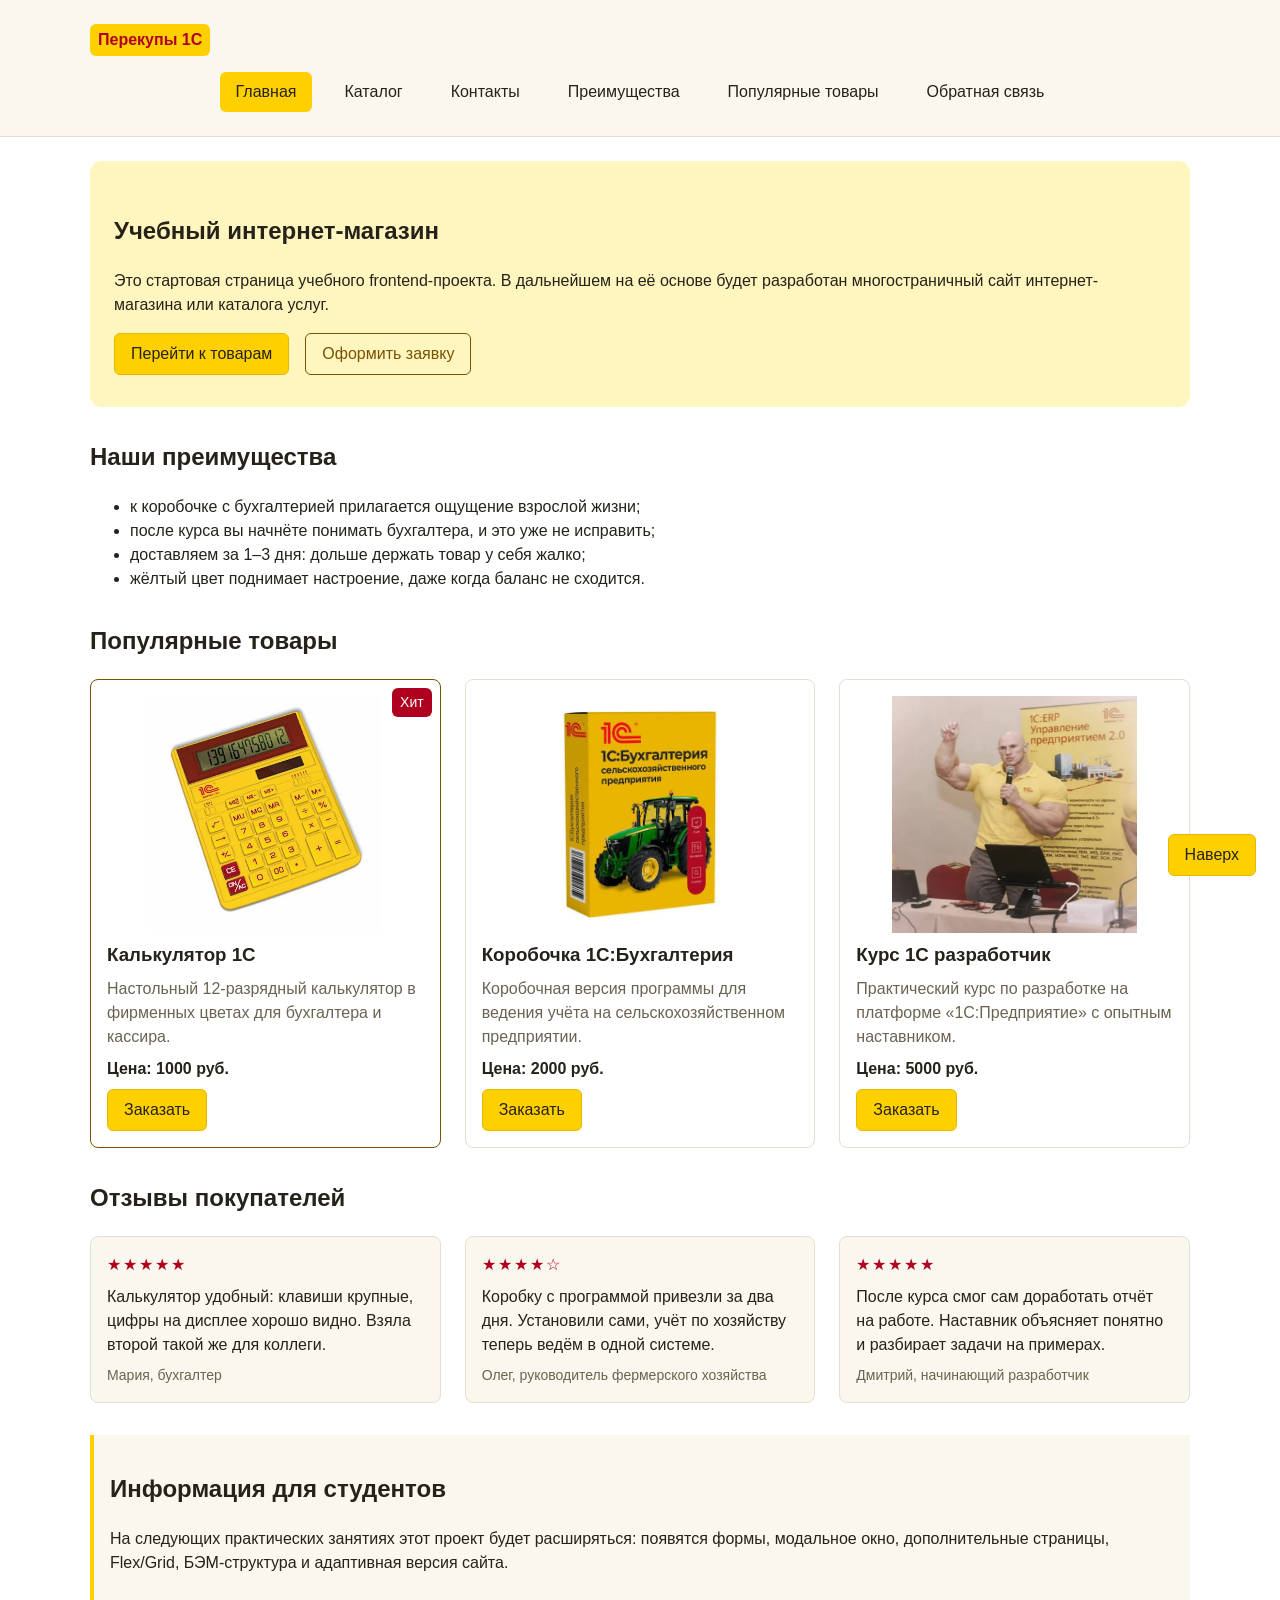
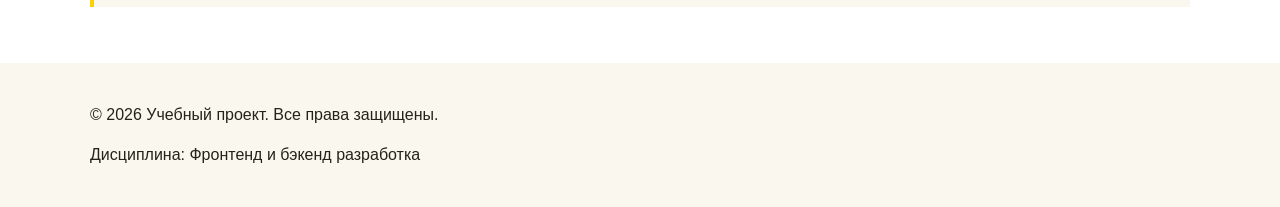
==== index.html @ 0d0c449e "chore: import KR1 HTML CSS project" ====
<!DOCTYPE html>
<html lang="ru">
<head>
  <meta charset="UTF-8">
  <meta name="viewport" content="width=device-width, initial-scale=1.0">
  <meta name="description" content="Главная страница учебного интернет-магазина: преимущества, популярные товары и форма заявки.">
  <title>Главная — Перекупы 1С</title>
  <meta property="og:type" content="website">
  <meta property="og:title" content="Перекупы 1С">
  <meta property="og:description" content="Учебный frontend-проект интернет-магазина.">
  <meta property="og:image" content="https://killmenull.github.io/kr1-html-css-shop/images/preview.jpg">
  <link rel="stylesheet" href="css/style.css">
  <script src="js/main.js" defer></script>
</head>
<body>
  <header class="site-header">
    <div class="site-header__inner">
      <a class="site-header__logo" href="index.html">Перекупы 1С</a>

      <nav class="site-nav" aria-label="Основная навигация">
        <ul class="site-nav__list">
          <li class="site-nav__item"><a class="site-nav__link site-nav__link--active" href="index.html">Главная</a></li>
          <li class="site-nav__item"><a class="site-nav__link" href="catalog.html">Каталог</a></li>
          <li class="site-nav__item"><a class="site-nav__link" href="contacts.html">Контакты</a></li>
          <li class="site-nav__item"><a class="site-nav__link" href="index.html#advantages">Преимущества</a></li>
          <li class="site-nav__item"><a class="site-nav__link" href="index.html#popular">Популярные товары</a></li>
          <li class="site-nav__item"><a class="site-nav__link" href="index.html#contacts">Обратная связь</a></li>
        </ul>
      </nav>
    </div>
  </header>
  <main>
    <section class="hero">
      <h1>Учебный интернет-магазин</h1>
      <p>
        Это стартовая страница учебного frontend-проекта.
        В дальнейшем на её основе будет разработан многостраничный сайт
        интернет-магазина или каталога услуг.
      </p>
      <div class="hero__actions">
        <a class="button button--primary" href="#popular">Перейти к товарам</a>
        <a class="button button--secondary" href="order.html">Оформить заявку</a>
      </div>
    </section>
    <section class="section" id="advantages">
      <h2 class="section__title">Наши преимущества</h2>

      <ul class="advantages-list">
        <li>к коробочке с бухгалтерией прилагается ощущение взрослой жизни;</li>
        <li>после курса вы начнёте понимать бухгалтера, и это уже не исправить;</li>
        <li>доставляем за 1–3 дня: дольше держать товар у себя жалко;</li>
        <li>жёлтый цвет поднимает настроение, даже когда баланс не сходится.</li>
      </ul>
    </section>
    <section class="section" id="popular">
      <h2 class="section__title">Популярные товары</h2>

      <div class="products-grid">
        <article class="product-card product-card--featured">
          <span class="product-card__badge">Хит</span>
          <img class="product-card__image" src="images/product-1.jpg" alt="Жёлтый настольный калькулятор 1С с красными клавишами" width="440" height="454">
          <h3 class="product-card__title"><a class="product-card__link" href="product.html">Калькулятор 1С</a></h3>
          <p class="product-card__description">Настольный 12-разрядный калькулятор в фирменных цветах для бухгалтера и кассира.</p>
          <p class="product-card__price">Цена: 1000 руб.</p>
          <button class="button button--primary product-card__button" type="button" data-product="Калькулятор 1С">
            Заказать
          </button>
        </article>

        <article class="product-card">
          <img class="product-card__image" src="images/product-2.jpg" alt="Жёлтая коробка программы «1С:Бухгалтерия сельскохозяйственного предприятия» с изображением трактора" width="395" height="506">
          <h3 class="product-card__title"><a class="product-card__link" href="product-2.html">Коробочка 1С:Бухгалтерия</a></h3>
          <p class="product-card__description">Коробочная версия программы для ведения учёта на сельскохозяйственном предприятии.</p>
          <p class="product-card__price">Цена: 2000 руб.</p>
          <button class="button button--primary product-card__button" type="button" data-product="Коробочка 1С:Бухгалтерия">
            Заказать
          </button>
        </article>

        <article class="product-card">
          <img class="product-card__image" src="images/product-3.jpg" alt="Преподаватель в жёлтой футболке 1С выступает с микрофоном на фоне плаката «1С:ERP»" width="800" height="775">
          <h3 class="product-card__title"><a class="product-card__link" href="product-3.html">Курс 1С разработчик</a></h3>
          <p class="product-card__description">Практический курс по разработке на платформе «1С:Предприятие» с опытным наставником.</p>
          <p class="product-card__price">Цена: 5000 руб.</p>
          <button class="button button--primary product-card__button" type="button" data-product="Курс 1С разработчик">
            Заказать
          </button>
        </article>
      </div>
    </section>
    <p class="success-message" id="success-message" hidden>
      Форма успешно отправлена!
    </p>
    <section class="section">
      <h2 class="section__title">Отзывы покупателей</h2>

      <div class="reviews">
        <figure class="review">
          <p class="review__rating" role="img" aria-label="Оценка: 5 из 5">★★★★★</p>
          <blockquote class="review__text">
            Калькулятор удобный: клавиши крупные, цифры на дисплее хорошо видно.
            Взяла второй такой же для коллеги.
          </blockquote>
          <figcaption class="review__author">Мария, бухгалтер</figcaption>
        </figure>

        <figure class="review">
          <p class="review__rating" role="img" aria-label="Оценка: 4 из 5">★★★★☆</p>
          <blockquote class="review__text">
            Коробку с программой привезли за два дня. Установили сами,
            учёт по хозяйству теперь ведём в одной системе.
          </blockquote>
          <figcaption class="review__author">Олег, руководитель фермерского хозяйства</figcaption>
        </figure>

        <figure class="review">
          <p class="review__rating" role="img" aria-label="Оценка: 5 из 5">★★★★★</p>
          <blockquote class="review__text">
            После курса смог сам доработать отчёт на работе.
            Наставник объясняет понятно и разбирает задачи на примерах.
          </blockquote>
          <figcaption class="review__author">Дмитрий, начинающий разработчик</figcaption>
        </figure>
      </div>
    </section>
    <aside class="aside-info">
      <h2>Информация для студентов</h2>
      <p>
        На следующих практических занятиях этот проект будет расширяться:
        появятся формы, модальное окно, дополнительные страницы, Flex/Grid,
        БЭМ-структура и адаптивная версия сайта.
      </p>
    </aside>
  </main>
  <footer class="site-footer" id="contacts">
    <div class="site-footer__inner">
      <p>&copy; 2026 Учебный проект. Все права защищены.</p>
      <p>Дисциплина: Фронтенд и бэкенд разработка</p>
    </div>
  </footer>

  <a class="button button--primary to-top" href="#">Наверх</a>
  <dialog class="order-dialog" id="order-dialog" aria-labelledby="order-dialog-title">
    <h2 class="order-dialog__title" id="order-dialog-title">Оформление заявки</h2>

    <form class="order-form" id="order-form" action="#" method="post" novalidate>
      <input id="selected-product" name="selected-product" type="hidden">

      <div class="order-form__field">
        <label class="order-form__label" for="order-name">Имя</label>
        <input
          class="order-form__input"
          id="order-name"
          name="name"
          type="text"
          placeholder="Введите ваше имя"
          minlength="2"
          autocomplete="given-name"
          required
        >
      </div>

      <div class="order-form__field">
        <label class="order-form__label" for="order-email">E-mail</label>
        <input
          class="order-form__input"
          id="order-email"
          name="email"
          type="email"
          placeholder="example@mail.ru"
          autocomplete="email"
          required
        >
      </div>

      <div class="order-form__field">
        <label class="order-form__label" for="order-phone">Телефон</label>
        <input
          class="order-form__input"
          id="order-phone"
          name="phone"
          type="tel"
          inputmode="tel"
          placeholder="+7 (900) 000-00-00"
          pattern="^\+7 \(\d{3}\) \d{3}-\d{2}-\d{2}$"
          required
        >
        <small class="order-form__hint">Формат: +7 (900) 000-00-00</small>
      </div>

      <div class="order-form__field">
        <label class="order-form__label" for="order-date">Дата связи</label>
        <input
          class="order-form__input"
          id="order-date"
          name="date"
          type="date"
        >
      </div>

      <div class="order-form__field">
        <label class="order-form__label" for="order-topic">Тема заявки</label>
        <select class="order-form__select" id="order-topic" name="topic" required>
          <option value="">Выберите тему</option>
          <option value="product">Заказ товара</option>
          <option value="consultation">Консультация</option>
          <option value="delivery">Доставка</option>
        </select>
      </div>

      <div class="order-form__field">
        <label class="order-form__label" for="order-comment">Комментарий</label>
        <textarea
          class="order-form__textarea"
          id="order-comment"
          name="comment"
          rows="4"
          placeholder="Укажите дополнительную информацию"
        ></textarea>
      </div>

      <div class="order-form__field order-form__field--checkbox">
        <label class="order-form__label">
          <input
            class="order-form__checkbox"
            id="order-agreement"
            name="agreement"
            type="checkbox"
            required
          >
          Я согласен на обработку данных
        </label>
      </div>

      <div class="order-form__actions">
        <button class="button button--secondary" type="button" id="close-order-dialog">Закрыть</button>
        <button class="button button--primary" type="submit">Отправить заявку</button>
      </div>
    </form>
  </dialog>
</body>
</html>
---- css/style.css ----
/* ===============================
   1. Переменные проекта
   =============================== */

/*
  Все значения, которые повторяются в проекте, хранятся в одном месте.
  Чтобы изменить оформление, достаточно поменять переменную здесь.
*/
:root {
  /*
    Основные цвета проекта: тёплая жёлтая палитра.
    Жёлтый используется как заливка (кнопки, активный пункт меню),
    текст на нём тёмный: белый текст на жёлтом не читается.
  */
  --color-bg: #ffffff;
  --color-text: #26221a;
  --color-muted: #6b6352;
  --color-primary: #ffd000;
  --color-primary-dark: #e6b800;
  --color-on-primary: #26221a;

  /*
    Акцентный цвет для ссылок, рамок и обводки фокуса.
    Тёмно-янтарный: тот же тон, что у жёлтого, но достаточно тёмный,
    чтобы читаться на белом фоне.
  */
  --color-accent: #7a5200;

  --color-border: #e5dfd0;
  --color-surface: #faf7ee;
  --color-surface-accent: #fff6bf;
  --color-danger: #b00020;
  --color-success: #168a2f;
  --color-success-bg: #eefaf0;
  --color-white: #ffffff;

  /* Логотип: фон основного жёлтого цвета и тёмно-красный текст */
  --color-brand: var(--color-primary);
  --color-brand-text: #b00020;

  /* Отступы */
  --space-xs: 4px;
  --space-sm: 8px;
  --space-md: 16px;
  --space-lg: 24px;
  --space-xl: 32px;

  /* Скругления */
  --radius-sm: 6px;
  --radius-md: 8px;
  --radius-lg: 12px;

  /* Размеры */
  --container-width: 1100px;
  --header-offset: 200px;

  /* Слои: чем больше значение, тем выше элемент */
  --z-header: 10;
  --z-to-top: 20;
}

/* ===============================
   2. Базовые стили
   =============================== */

/*
  Универсальное правило для всех элементов.
  border-box делает расчёт размеров более понятным:
  width включает content, padding и border.
*/
* {
  box-sizing: border-box;
}

/*
  Плавная прокрутка при переходе по якорным ссылкам.
  Если браузер не поддерживает свойство, ссылка сработает без анимации.
  scroll-padding-top оставляет место под липкую шапку,
  чтобы она не закрывала раздел, к которому выполнен переход.
*/
html {
  scroll-behavior: smooth;
  scroll-padding-top: var(--header-offset);
}

/*
  Убираем стандартный внешний отступ браузера у body.
  Цвет текста и фона берутся из переменных.
  body — flex-колонка высотой не меньше окна (100vh):
  шапка, main и подвал идут сверху вниз, а main забирает свободное место.
*/
body {
  display: flex;
  flex-direction: column;
  min-height: 100vh;
  margin: 0;
  font-family: Arial, sans-serif;
  line-height: 1.5;
  color: var(--color-text);
  background-color: var(--color-bg);
}

/*
  Внутренние отступы основной области страницы.
  Шапка и подвал задают свои отступы в блоках site-header и site-footer.
  flex-grow: 1 растягивает main на всю свободную высоту,
  поэтому подвал остаётся внизу окна даже на короткой странице.
*/
main {
  flex-grow: 1;
  padding: var(--space-lg);
}

/* ===============================
   3. Общие элементы интерфейса
   =============================== */

/*
  Базовый цвет ссылок и его изменение при наведении.
*/
a {
  color: var(--color-accent);
}

a:hover {
  color: var(--color-text);
}

/*
  Видимая рамка фокуса при навигации с клавиатуры.
*/
a:focus-visible {
  outline: 2px solid var(--color-accent);
  outline-offset: 3px;
}

/*
  Подсветка элемента, к которому выполнен переход по якорю,
  например раздела id="popular" после ссылки #popular.
*/
:target {
  outline: 2px dashed var(--color-accent);
  outline-offset: 4px;
}

/*
  Кнопка — самостоятельный БЭМ-блок.
  Базовый класс задаёт форму и размеры,
  цвета задаются модификаторами button--primary и button--secondary.
  Класс используется и для ссылок, и для элементов button.
  Прозрачная рамка есть у всех кнопок, чтобы варианты
  с рамкой и без неё были одного размера.
*/
.button {
  display: inline-block;
  padding: var(--space-sm) var(--space-md);
  border: 1px solid transparent;
  border-radius: var(--radius-sm);
  font: inherit;
  text-decoration: none;
  cursor: pointer;
}

/*
  Основной вариант кнопки: жёлтая заливка и тёмный текст.
  Рамка чуть темнее заливки отделяет кнопку от светлого фона.
*/
.button--primary {
  color: var(--color-on-primary);
  background-color: var(--color-primary);
  border-color: var(--color-primary-dark);
}

/*
  Цвет текста указан явно, иначе у ссылки-кнопки
  сработает общее правило a:hover.
*/
.button--primary:hover {
  color: var(--color-on-primary);
  background-color: var(--color-primary-dark);
}

/*
  Второстепенный вариант кнопки: прозрачный фон и рамка.
*/
.button--secondary {
  color: var(--color-accent);
  background-color: transparent;
  border-color: var(--color-accent);
}

.button--secondary:hover {
  color: var(--color-on-primary);
  background-color: var(--color-primary);
}

.button:focus-visible {
  outline: 2px solid var(--color-accent);
  outline-offset: 3px;
}

/*
  Недоступная кнопка приглушается, курсор показывает запрет.
  Модификатор button--disabled нужен для визуально отключённых ссылок.
*/
.button:disabled,
.button--disabled {
  opacity: 0.6;
  cursor: not-allowed;
}

/* ===============================
   4. Компоненты страницы
   =============================== */

/*
  Шапка сайта.
  position: sticky оставляет шапку вверху экрана при прокрутке.
  z-index поднимает её над содержимым страницы.
*/
.site-header {
  position: sticky;
  top: 0;
  z-index: var(--z-header);
  padding: var(--space-lg);
  background-color: var(--color-surface);
  border-bottom: 1px solid var(--color-border);
}

/*
  Внутренний контейнер шапки ограничивает ширину содержимого,
  чтобы оно не растягивалось слишком сильно на широких экранах.
*/
.site-header__inner {
  max-width: var(--container-width);
  margin: 0 auto;
}

/*
  Текстовый логотип: жёлтая плашка с тёмно-красным текстом.
  Жёлтым сделан фон, а не буквы: жёлтый текст
  на светлой шапке было бы невозможно прочитать.
*/
.site-header__logo {
  display: inline-block;
  padding: var(--space-xs) var(--space-sm);
  font-weight: 700;
  color: var(--color-brand-text);
  background-color: var(--color-brand);
  border-radius: var(--radius-sm);
  text-decoration: none;
}

/*
  Цвет текста указан явно, иначе при наведении
  сработает общее правило a:hover и текст сменит цвет.
*/
.site-header__logo:hover {
  color: var(--color-brand-text);
}

/*
  Горизонтальное меню через Flexbox.
  flex-wrap разрешает перенос пунктов на новую строку,
  gap задаёт расстояние между пунктами.
*/
.site-nav__list {
  display: flex;
  flex-wrap: wrap;
  justify-content: center;
  align-items: center;
  gap: var(--space-md);
  padding: 0;
  margin: var(--space-md) 0 0;
  list-style: none;
}

/*
  Ссылки меню.
  inline-block позволяет задать внутренние отступы
  и увеличить кликабельную область.
*/
.site-nav__link {
  display: inline-block;
  padding: var(--space-sm) var(--space-md);
  color: var(--color-text);
  text-decoration: none;
  border-radius: var(--radius-sm);
}

.site-nav__link:hover {
  color: var(--color-on-primary);
  background-color: var(--color-primary);
}

.site-nav__link:focus-visible {
  outline: 2px solid var(--color-accent);
  outline-offset: 3px;
}

/*
  Модификатор активного пункта: ссылка на текущую страницу.
*/
.site-nav__link--active {
  color: var(--color-on-primary);
  background-color: var(--color-primary);
}

/*
  Хлебные крошки на внутренних страницах.
*/
.breadcrumbs {
  max-width: var(--container-width);
  margin: 0 auto var(--space-md);
  font-size: 14px;
  color: var(--color-muted);
}

.breadcrumbs__link {
  color: var(--color-accent);
}

/*
  Текущая страница не является ссылкой.
  Перед её названием ставится разделитель.
*/
.breadcrumbs__current::before {
  content: " / ";
  color: var(--color-muted);
}

/*
  Hero-блок — первый крупный блок страницы.
*/
.hero {
  max-width: var(--container-width);
  margin: 0 auto var(--space-xl);
  padding: var(--space-xl) var(--space-lg);
  background-color: var(--color-surface-accent);
  border-radius: var(--radius-lg);
}

/*
  Кнопки в hero-блоке стоят в ряд с промежутком.
*/
.hero__actions {
  display: flex;
  flex-wrap: wrap;
  gap: var(--space-md);
}

/*
  Общий класс для разделов страницы.
*/
.section {
  max-width: var(--container-width);
  margin: 0 auto var(--space-xl);
}

/*
  Заголовок раздела.
*/
.section__title {
  margin-top: 0;
}

/*
  Сетка карточек товаров через CSS Grid.
  repeat(3, 1fr) создаёт три равные колонки,
  gap задаёт расстояние между карточками.
*/
.products-grid {
  display: grid;
  grid-template-columns: repeat(3, 1fr);
  gap: var(--space-lg);
}

/*
  Карточка товара — переиспользуемый БЭМ-блок.
  Карточка сама является flex-контейнером:
  содержимое идёт сверху вниз, расстояние между элементами задаёт gap.
  position: relative делает карточку точкой отсчёта для бейджа.
*/
.product-card {
  position: relative;
  display: flex;
  flex-direction: column;
  gap: var(--space-sm);
  padding: var(--space-md);
  border: 1px solid var(--color-border);
  border-radius: var(--radius-md);
  background-color: var(--color-bg);
}

.product-card:hover {
  border-color: var(--color-accent);
}

/*
  Модификаторы карточки: выделенный товар и товар со скидкой.
*/
.product-card--featured {
  border-color: var(--color-accent);
}

.product-card--discount {
  border-color: var(--color-danger);
}

/*
  Фото товара в карточке.
  aspect-ratio задаёт одинаковую область 4:3 для всех карточек,
  object-fit: contain вписывает в неё фото целиком, без обрезки.
*/
.product-card__image {
  display: block;
  width: 100%;
  height: auto;
  aspect-ratio: 4 / 3;
  object-fit: contain;
  border-radius: var(--radius-sm);
}

/*
  Элементы карточки. Внешние отступы обнулены,
  расстояние между элементами задаёт gap карточки.
*/
.product-card__title {
  margin: 0;
  color: var(--color-text);
}

/*
  Название товара — ссылка на его страницу.
  Цвет наследуется от заголовка, подчёркивание появляется при наведении.
*/
.product-card__link {
  color: inherit;
  text-decoration: none;
}

.product-card__link:hover {
  text-decoration: underline;
}

.product-card__description {
  margin: 0;
  color: var(--color-muted);
}

.product-card__price {
  margin: 0;
  font-weight: 700;
}

/*
  Бейдж в правом верхнем углу карточки: «Хит», «Скидка».
  position: absolute выводит его из потока
  и размещает относительно карточки.
*/
.product-card__badge {
  position: absolute;
  top: var(--space-sm);
  right: var(--space-sm);
  padding: var(--space-xs) var(--space-sm);
  font-size: 14px;
  color: var(--color-white);
  background-color: var(--color-danger);
  border-radius: var(--radius-sm);
}

/*
  Модификатор блока меняет вид своего элемента:
  у товара со скидкой цена выделяется цветом.
*/
.product-card--discount .product-card__price {
  color: var(--color-danger);
}

/*
  Кнопка прижимается к низу карточки
  и не растягивается на всю ширину.
*/
.product-card__button {
  margin-top: auto;
  align-self: flex-start;
}

/*
  Страница каталога: фильтры слева, товары справа.
  Первая колонка 260px отводится под фильтры,
  вторая 1fr занимает оставшееся пространство.
  grid-template-areas задаёт именованные области сетки.
*/
.catalog-layout {
  max-width: var(--container-width);
  margin: 0 auto var(--space-xl);
  display: grid;
  grid-template-columns: 260px 1fr;
  grid-template-areas: "filters products";
  gap: var(--space-lg);
}

/*
  Боковая область фильтров.
*/
.catalog-filters {
  grid-area: filters;
  padding: var(--space-md);
  border: 1px solid var(--color-border);
  border-radius: var(--radius-md);
  background-color: var(--color-surface);
}

/*
  Область со списком товаров.
*/
.catalog-products {
  grid-area: products;
}

/*
  Форма фильтров.
  Группы полей идут друг под другом, расстояние между ними задаёт gap.
*/
.filters-form {
  display: grid;
  gap: var(--space-md);
}

/*
  Группа полей: fieldset визуально отделяет группы фильтров.
*/
.filters-form__group {
  margin: 0;
  padding: var(--space-md);
  border: 1px solid var(--color-border);
  border-radius: var(--radius-sm);
}

.filters-form__legend {
  font-weight: 700;
}

.filters-form__label {
  display: block;
  margin-bottom: var(--space-sm);
}

/*
  Числовые поля цены.
*/
.filters-form__input {
  width: 100%;
  padding: 8px 10px;
  border: 1px solid var(--color-border);
  border-radius: var(--radius-sm);
  font: inherit;
}

/*
  Страница товара: изображение слева, описание справа.
*/
.product {
  max-width: var(--container-width);
  margin: 0 auto var(--space-xl);
  display: grid;
  grid-template-columns: 1fr 1fr;
  gap: var(--space-lg);
  align-items: start;
}

/*
  У figure есть стандартные внешние отступы браузера, убираем их.
*/
.product__media {
  margin: 0;
}

/*
  Фото товара на его странице.
  Область 4:3 одинакова для всех товаров,
  фото вписывается в неё целиком, без обрезки.
*/
.product__image {
  display: block;
  width: 100%;
  height: auto;
  aspect-ratio: 4 / 3;
  object-fit: contain;
  border: 1px solid var(--color-border);
  border-radius: var(--radius-md);
  background-color: var(--color-bg);
}

.product__title {
  margin-top: 0;
}

.product__price {
  font-size: 20px;
  font-weight: 700;
}

/*
  Кнопки под описанием товара.
*/
.product__actions {
  display: flex;
  flex-wrap: wrap;
  gap: var(--space-md);
}

/*
  Таблица характеристик товара.
  border-collapse объединяет рамки соседних ячеек в одну линию.
*/
.product-table {
  width: 100%;
  border-collapse: collapse;
}

.product-table__caption {
  margin-bottom: var(--space-sm);
  color: var(--color-muted);
  text-align: left;
}

.product-table__cell {
  padding: var(--space-sm) var(--space-md);
  border: 1px solid var(--color-border);
  text-align: left;
}

/*
  Ячейки заголовка таблицы.
*/
.product-table__cell--head {
  background-color: var(--color-surface);
}

/*
  Блок отзывов: три карточки в ряд через CSS Grid.
*/
.reviews {
  display: grid;
  grid-template-columns: repeat(3, 1fr);
  gap: var(--space-lg);
}

/*
  Карточка отзыва.
  У figure есть стандартные внешние отступы браузера, убираем их.
  Карточка — flex-колонка, чтобы подпись автора прижималась к низу.
*/
.review {
  display: flex;
  flex-direction: column;
  gap: var(--space-sm);
  margin: 0;
  padding: var(--space-md);
  border: 1px solid var(--color-border);
  border-radius: var(--radius-md);
  background-color: var(--color-surface);
}

/*
  Оценка звёздами. Текст оценки для программ чтения с экрана
  задан в HTML через aria-label.
*/
.review__rating {
  margin: 0;
  color: var(--color-brand-text);
  letter-spacing: 2px;
}

/*
  У blockquote тоже есть стандартные отступы браузера.
*/
.review__text {
  margin: 0;
}

.review__author {
  margin-top: auto;
  font-size: 14px;
  color: var(--color-muted);
}

/*
  Дополнительный информационный блок.
*/
.aside-info {
  max-width: var(--container-width);
  margin: 0 auto var(--space-xl);
  padding: var(--space-md);
  border-left: 4px solid var(--color-primary);
  background-color: var(--color-surface);
}

/*
  Сообщение об успешной отправке формы.
*/
.success-message {
  max-width: var(--container-width);
  margin: var(--space-lg) auto;
  padding: var(--space-md);
  border-left: 4px solid var(--color-success);
  background-color: var(--color-success-bg);
}

/*
  Подвал сайта.
*/
.site-footer {
  padding: var(--space-lg);
  background-color: var(--color-surface);
}

/*
  Внутренний контейнер подвала ограничивает ширину содержимого
  и ставит его по центру, как в шапке и разделах страницы.
  Без него на широком экране или при уменьшении масштаба
  текст подвала прижимался к левому краю окна.
*/
.site-footer__inner {
  max-width: var(--container-width);
  margin: 0 auto;
}

/*
  Кнопка «Наверх».
  position: fixed закрепляет её в правом нижнем углу окна,
  при прокрутке она остаётся на месте.
*/
.to-top {
  position: fixed;
  right: var(--space-lg);
  bottom: var(--space-lg);
  z-index: var(--z-to-top);
}

/* ===============================
   5. Форма и модальное окно
   =============================== */

/*
  Модальное окно.
  Элемент dialog сам умеет открываться поверх страницы.
*/
.order-dialog {
  width: min(100% - 32px, 560px);
  padding: var(--space-lg);
  border: none;
  border-radius: var(--radius-lg);
}

/*
  Затемнение фона за модальным окном.
*/
.order-dialog::backdrop {
  background-color: rgba(0, 0, 0, 0.5);
}

.order-dialog__title {
  margin-top: 0;
}

/*
  Форма заявки — отдельный БЭМ-блок,
  её можно использовать и вне модального окна.
  Поле формы: подпись и элемент ввода.
*/
.order-form__field {
  margin-bottom: var(--space-md);
}

.order-form__label {
  display: block;
  margin-bottom: var(--space-xs);
}

/*
  Основные поля формы.
  font: inherit заставляет поля использовать шрифт страницы.
*/
.order-form__input,
.order-form__select,
.order-form__textarea {
  width: 100%;
  padding: 10px 12px;
  border: 1px solid var(--color-border);
  border-radius: var(--radius-sm);
  font: inherit;
}

/*
  Подсказка под полем.
*/
.order-form__hint {
  display: block;
  margin-top: var(--space-xs);
  color: var(--color-muted);
}

/*
  Реакция поля на наведение мыши.
*/
.order-form__input:hover,
.order-form__select:hover,
.order-form__textarea:hover {
  border-color: var(--color-accent);
}

/*
  Видимый фокус для клавиатурной навигации.
*/
.order-form__input:focus-visible,
.order-form__select:focus-visible,
.order-form__textarea:focus-visible {
  outline: 2px solid var(--color-accent);
  outline-offset: 3px;
}

/*
  Подсветка ошибочных полей.
  Атрибут aria-invalid добавляется через JavaScript.
  Правило стоит после :hover: специфичность у них одинаковая,
  поэтому красная рамка сохраняется и при наведении.
*/
.order-form__input[aria-invalid="true"],
.order-form__select[aria-invalid="true"],
.order-form__textarea[aria-invalid="true"] {
  border-color: var(--color-danger);
}

/*
  Кнопки формы.
*/
.order-form__actions {
  display: flex;
  gap: var(--space-md);
  margin-top: var(--space-lg);
}

/*
  Модификатор формы на отдельной странице:
  без модального окна ширину формы нужно ограничить.
*/
.order-form--page {
  max-width: 560px;
}
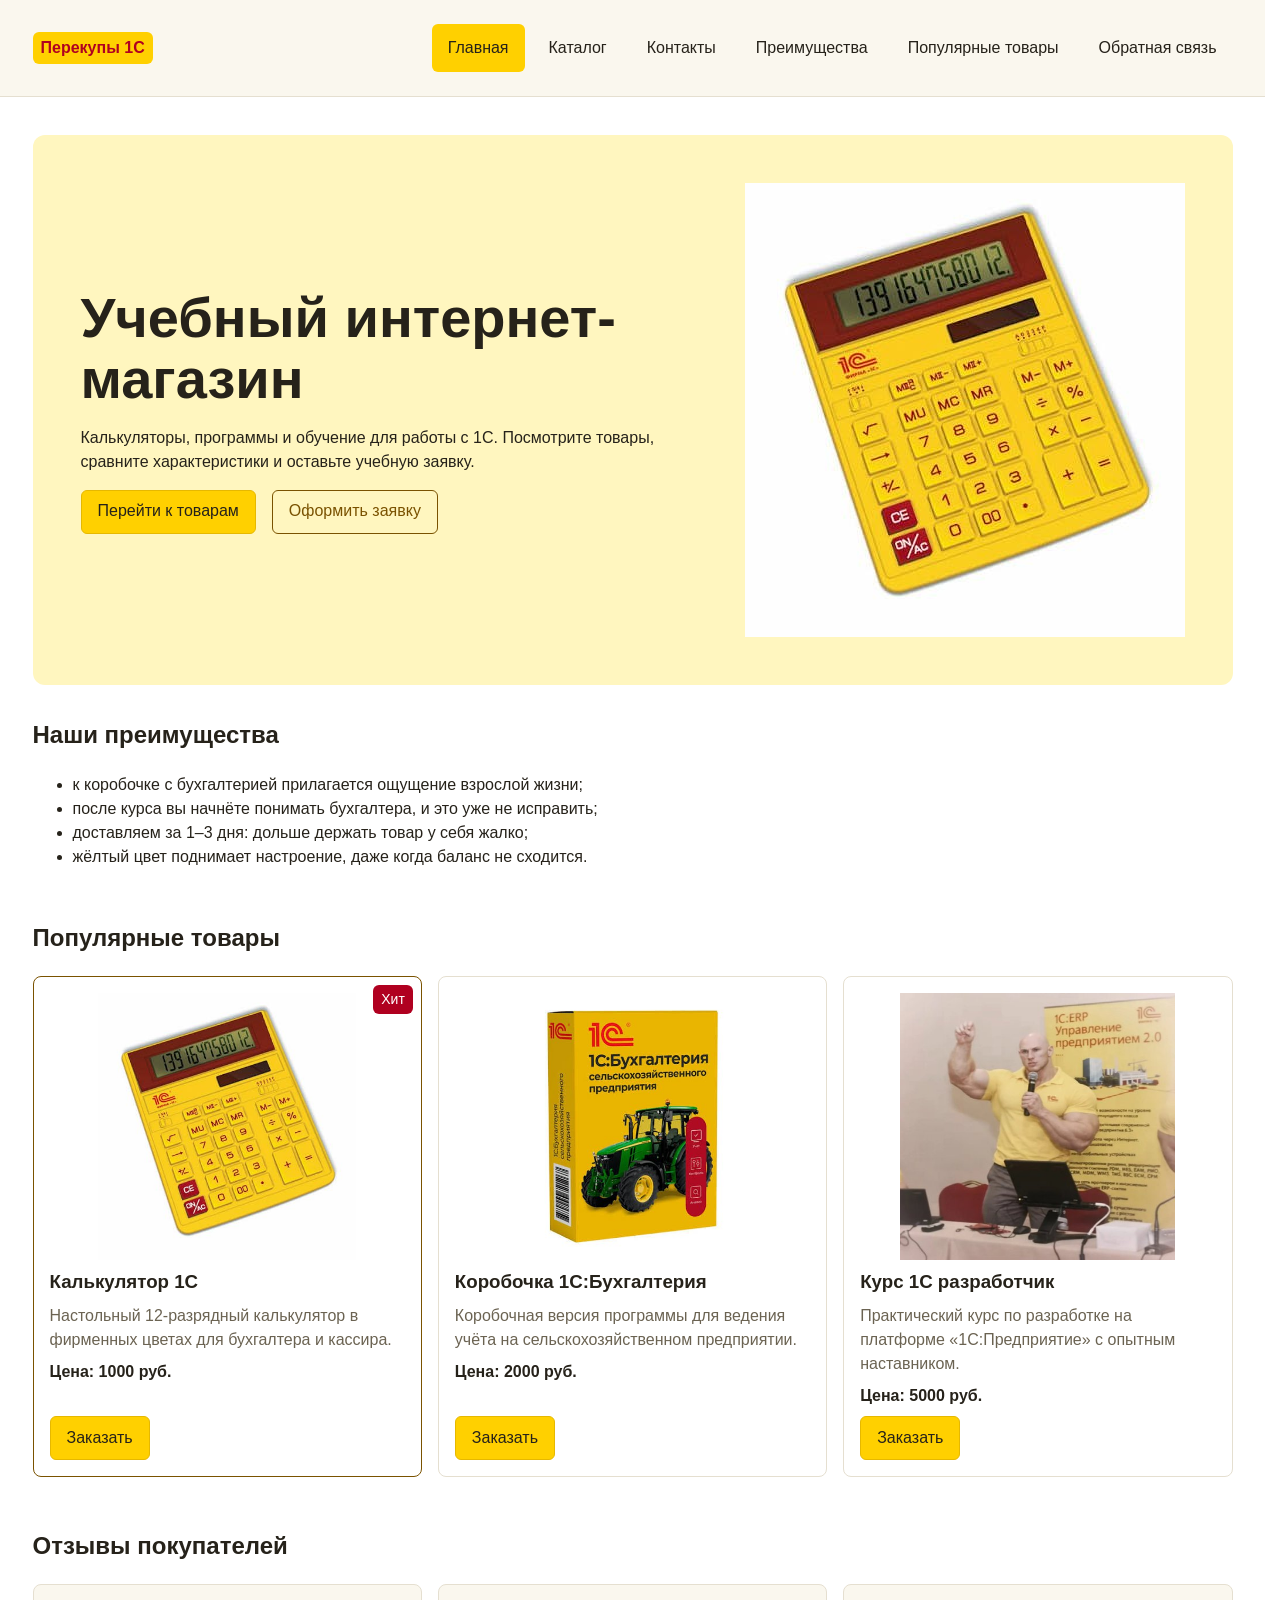
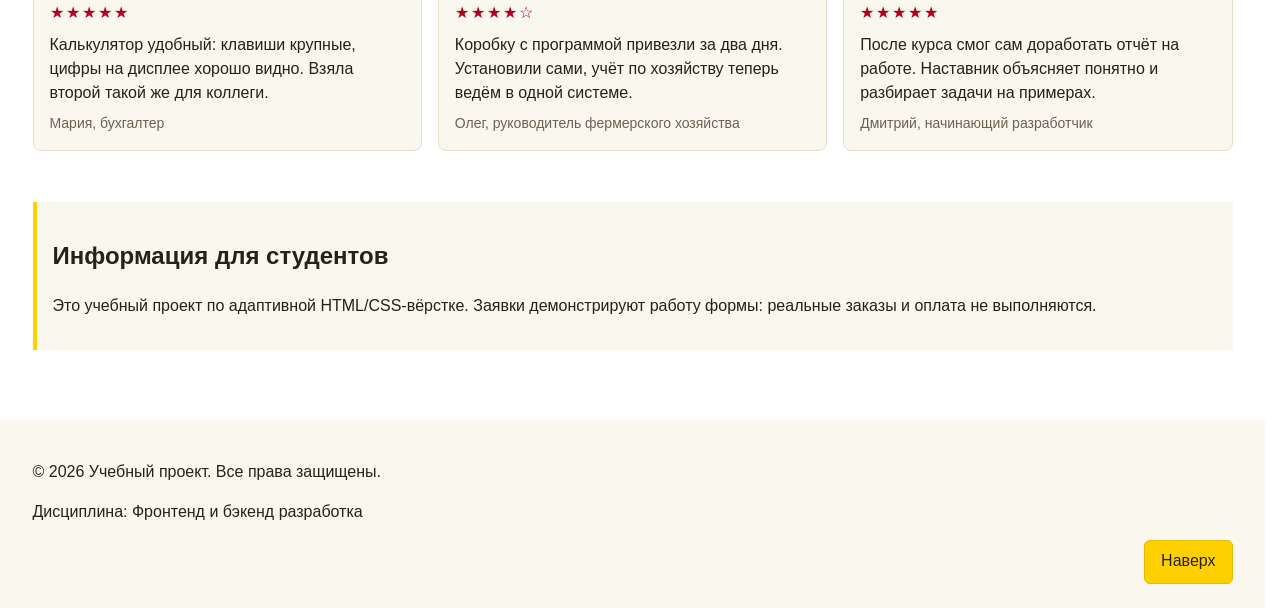
==== commit 2f4df7f0: "feat: add responsive layout styles" ====
--- a/index.html
+++ b/index.html
@@ -10,14 +10,16 @@
   <meta property="og:description" content="Учебный frontend-проект интернет-магазина.">
   <meta property="og:image" content="https://killmenull.github.io/kr1-html-css-shop/images/preview.jpg">
   <link rel="stylesheet" href="css/style.css">
+  <link rel="stylesheet" href="css/responsive.css">
   <script src="js/main.js" defer></script>
 </head>
 <body>
   <header class="site-header">
     <div class="site-header__inner">
       <a class="site-header__logo" href="index.html">Перекупы 1С</a>
-
-      <nav class="site-nav" aria-label="Основная навигация">
+      <button class="button button--secondary site-header__menu-toggle" type="button" aria-expanded="false" aria-controls="site-navigation" hidden>Меню</button>
+
+      <nav class="site-nav" id="site-navigation" aria-label="Основная навигация">
         <ul class="site-nav__list">
           <li class="site-nav__item"><a class="site-nav__link site-nav__link--active" href="index.html">Главная</a></li>
           <li class="site-nav__item"><a class="site-nav__link" href="catalog.html">Каталог</a></li>
@@ -31,16 +33,28 @@
   </header>
   <main>
     <section class="hero">
-      <h1>Учебный интернет-магазин</h1>
-      <p>
-        Это стартовая страница учебного frontend-проекта.
-        В дальнейшем на её основе будет разработан многостраничный сайт
-        интернет-магазина или каталога услуг.
-      </p>
-      <div class="hero__actions">
-        <a class="button button--primary" href="#popular">Перейти к товарам</a>
-        <a class="button button--secondary" href="order.html">Оформить заявку</a>
-      </div>
+      <div class="hero__content">
+        <h1 class="hero__title">Учебный интернет-магазин</h1>
+        <p class="hero__description">
+          Калькуляторы, программы и обучение для работы с 1С.
+          Посмотрите товары, сравните характеристики и оставьте учебную заявку.
+        </p>
+        <div class="hero__actions">
+          <a class="button button--primary" href="#popular">Перейти к товарам</a>
+          <a class="button button--secondary" href="order.html">Оформить заявку</a>
+        </div>
+      </div>
+      <picture class="hero__picture">
+        <source media="(min-width: 1200px)" srcset="images/hero-desktop.jpg" width="440" height="454">
+        <source media="(min-width: 768px)" srcset="images/hero-tablet.jpg" width="400" height="400">
+        <img
+          class="hero__image"
+          src="images/hero-mobile.jpg"
+          alt="Жёлтый настольный калькулятор 1С с красными клавишами"
+          width="320"
+          height="240"
+        >
+      </picture>
     </section>
     <section class="section" id="advantages">
       <h2 class="section__title">Наши преимущества</h2>
@@ -58,7 +72,21 @@
       <div class="products-grid">
         <article class="product-card product-card--featured">
           <span class="product-card__badge">Хит</span>
-          <img class="product-card__image" src="images/product-1.jpg" alt="Жёлтый настольный калькулятор 1С с красными клавишами" width="440" height="454">
+          <img
+          class="product-card__image"
+          src="images/product-1.jpg"
+          srcset="images/product-1-240.jpg 240w,
+                  images/product-1-320.jpg 320w,
+                  images/product-1.jpg 440w"
+          sizes="(min-width: 1232px) 356px,
+                 (min-width: 1024px) calc(33.3333vw - 55.3333px),
+                 (min-width: 640px) calc(50vw - 58px),
+                 calc(100vw - 66px)"
+          alt="Жёлтый настольный калькулятор 1С с красными клавишами"
+          width="440"
+          height="454"
+          loading="lazy"
+        >
           <h3 class="product-card__title"><a class="product-card__link" href="product.html">Калькулятор 1С</a></h3>
           <p class="product-card__description">Настольный 12-разрядный калькулятор в фирменных цветах для бухгалтера и кассира.</p>
           <p class="product-card__price">Цена: 1000 руб.</p>
@@ -68,7 +96,21 @@
         </article>
 
         <article class="product-card">
-          <img class="product-card__image" src="images/product-2.jpg" alt="Жёлтая коробка программы «1С:Бухгалтерия сельскохозяйственного предприятия» с изображением трактора" width="395" height="506">
+          <img
+          class="product-card__image"
+          src="images/product-2.jpg"
+          srcset="images/product-2-240.jpg 240w,
+                  images/product-2-320.jpg 320w,
+                  images/product-2.jpg 395w"
+          sizes="(min-width: 1232px) 356px,
+                 (min-width: 1024px) calc(33.3333vw - 55.3333px),
+                 (min-width: 640px) calc(50vw - 58px),
+                 calc(100vw - 66px)"
+          alt="Жёлтая коробка программы «1С:Бухгалтерия сельскохозяйственного предприятия» с изображением трактора"
+          width="395"
+          height="506"
+          loading="lazy"
+        >
           <h3 class="product-card__title"><a class="product-card__link" href="product-2.html">Коробочка 1С:Бухгалтерия</a></h3>
           <p class="product-card__description">Коробочная версия программы для ведения учёта на сельскохозяйственном предприятии.</p>
           <p class="product-card__price">Цена: 2000 руб.</p>
@@ -78,7 +120,23 @@
         </article>
 
         <article class="product-card">
-          <img class="product-card__image" src="images/product-3.jpg" alt="Преподаватель в жёлтой футболке 1С выступает с микрофоном на фоне плаката «1С:ERP»" width="800" height="775">
+          <img
+          class="product-card__image"
+          src="images/product-3.jpg"
+          srcset="images/product-3-240.jpg 240w,
+                  images/product-3-320.jpg 320w,
+                  images/product-3-480.jpg 480w,
+                  images/product-3-640.jpg 640w,
+                  images/product-3.jpg 800w"
+          sizes="(min-width: 1232px) 356px,
+                 (min-width: 1024px) calc(33.3333vw - 55.3333px),
+                 (min-width: 640px) calc(50vw - 58px),
+                 calc(100vw - 66px)"
+          alt="Преподаватель в жёлтой футболке 1С выступает с микрофоном на фоне плаката «1С:ERP»"
+          width="800"
+          height="775"
+          loading="lazy"
+        >
           <h3 class="product-card__title"><a class="product-card__link" href="product-3.html">Курс 1С разработчик</a></h3>
           <p class="product-card__description">Практический курс по разработке на платформе «1С:Предприятие» с опытным наставником.</p>
           <p class="product-card__price">Цена: 5000 руб.</p>
@@ -126,9 +184,8 @@
     <aside class="aside-info">
       <h2>Информация для студентов</h2>
       <p>
-        На следующих практических занятиях этот проект будет расширяться:
-        появятся формы, модальное окно, дополнительные страницы, Flex/Grid,
-        БЭМ-структура и адаптивная версия сайта.
+        Это учебный проект по адаптивной HTML/CSS-вёрстке.
+        Заявки демонстрируют работу формы: реальные заказы и оплата не выполняются.
       </p>
     </aside>
   </main>
@@ -136,12 +193,15 @@
     <div class="site-footer__inner">
       <p>&copy; 2026 Учебный проект. Все права защищены.</p>
       <p>Дисциплина: Фронтенд и бэкенд разработка</p>
+      <a class="button button--primary to-top" href="#">Наверх</a>
     </div>
   </footer>
 
-  <a class="button button--primary to-top" href="#">Наверх</a>
   <dialog class="order-dialog" id="order-dialog" aria-labelledby="order-dialog-title">
-    <h2 class="order-dialog__title" id="order-dialog-title">Оформление заявки</h2>
+    <div class="order-dialog__header">
+      <h2 class="order-dialog__title" id="order-dialog-title">Оформление заявки</h2>
+      <button class="button button--secondary order-dialog__close" type="button" id="close-order-dialog" aria-label="Закрыть окно заявки" title="Закрыть">×</button>
+    </div>
 
     <form class="order-form" id="order-form" action="#" method="post" novalidate>
       <input id="selected-product" name="selected-product" type="hidden">
@@ -198,7 +258,7 @@
         >
       </div>
 
-      <div class="order-form__field">
+      <div class="order-form__field order-form__field--wide">
         <label class="order-form__label" for="order-topic">Тема заявки</label>
         <select class="order-form__select" id="order-topic" name="topic" required>
           <option value="">Выберите тему</option>
@@ -208,7 +268,7 @@
         </select>
       </div>
 
-      <div class="order-form__field">
+      <div class="order-form__field order-form__field--wide">
         <label class="order-form__label" for="order-comment">Комментарий</label>
         <textarea
           class="order-form__textarea"
@@ -233,7 +293,6 @@
       </div>
 
       <div class="order-form__actions">
-        <button class="button button--secondary" type="button" id="close-order-dialog">Закрыть</button>
         <button class="button button--primary" type="submit">Отправить заявку</button>
       </div>
     </form>
--- a/css/responsive.css
+++ b/css/responsive.css
@@ -0,0 +1,519 @@
+/*
+  Адаптивные стили для контрольной работы №3.
+  Подход: Mobile First.
+  Базовые стили рассчитаны на мобильный экран.
+  Расширения добавляются через min-width медиазапросы.
+  Файл подключён после style.css на всех страницах.
+  Здесь будут переопределяться раскладки исходного проекта КР №1.
+*/
+
+/* 1. Общие правила для мобильного экрана */
+*,
+*::before,
+*::after {
+  box-sizing: border-box;
+}
+
+html {
+  scroll-behavior: smooth;
+  scrollbar-gutter: stable;
+}
+
+img,
+video {
+  max-width: 100%;
+  height: auto;
+}
+
+/* Открытое модальное окно блокирует прокрутку страницы под ним. */
+body:has(.order-dialog[open]) {
+  overflow: hidden;
+}
+
+/* 2. Контейнеры и отступы */
+:root {
+  --container-width: 1200px;
+  --header-offset: 16px;
+}
+
+/* Боковые отступы задаются один раз на внешних контейнерах.
+   Вложенные разделы используют всю доступную ширину main. */
+main,
+.site-header__inner,
+.site-footer__inner {
+  width: min(100% - 32px, var(--container-width));
+  margin-inline: auto;
+}
+
+main {
+  min-width: 0;
+  padding: clamp(24px, 3vw, 48px) 0;
+}
+
+.section {
+  margin-bottom: clamp(32px, 4vw, 56px);
+  padding-block: 0;
+}
+
+.site-header,
+.site-footer {
+  padding: clamp(16px, 2vw, 24px) 0;
+}
+
+/* 3. Шапка, навигация и хлебные крошки */
+.button {
+  min-height: 44px;
+}
+
+/* На мобильном экране высокая шапка прокручивается вместе со страницей. */
+.site-header {
+  position: static;
+}
+
+.site-header__inner {
+  display: flex;
+  flex-wrap: wrap;
+  align-items: center;
+  justify-content: space-between;
+  gap: var(--space-md, 16px);
+}
+
+.site-header__menu-toggle {
+  min-height: 44px;
+}
+
+.site-header__menu-toggle[hidden],
+.site-nav[hidden] {
+  display: none;
+}
+
+.site-nav {
+  flex-basis: 100%;
+  min-width: 0;
+}
+
+.site-nav__list {
+  display: flex;
+  flex-direction: column;
+  align-items: stretch;
+  gap: var(--space-sm, 8px);
+  padding: 0;
+  margin: 0;
+  list-style: none;
+}
+
+.site-nav__link {
+  display: block;
+  padding: 12px 16px;
+  overflow-wrap: anywhere;
+}
+
+/* 4. Hero-блок */
+.hero {
+  display: grid;
+  grid-template-columns: minmax(0, 1fr);
+  gap: var(--space-lg, 24px);
+  align-items: center;
+  padding: clamp(24px, 4vw, 48px);
+}
+
+.hero__content {
+  display: grid;
+  min-width: 0;
+  gap: var(--space-md, 16px);
+}
+
+.hero__title {
+  margin: 0;
+  font-size: clamp(28px, 7vw, 56px);
+  line-height: 1.1;
+  overflow-wrap: anywhere;
+}
+
+.hero__description {
+  margin: 0;
+}
+
+.hero__actions {
+  flex-direction: column;
+  align-items: stretch;
+}
+
+.hero__actions .button {
+  min-height: 44px;
+  text-align: center;
+}
+
+.hero__picture {
+  display: block;
+  min-width: 0;
+}
+
+.hero__image {
+  display: block;
+  width: 100%;
+  max-width: 440px;
+  height: auto;
+  margin-inline: auto;
+}
+
+/* 5. Карточки товаров и отзывы */
+.products-grid,
+.reviews {
+  display: grid;
+  grid-template-columns: minmax(0, 1fr);
+  gap: var(--space-md, 16px);
+}
+
+.product-card,
+.review {
+  min-width: 0;
+}
+
+/* Одинаковая область 4:3; contain сохраняет товар целиком без обрезки. */
+.product-card__image {
+  display: block;
+  width: 100%;
+  height: auto;
+  aspect-ratio: 4 / 3;
+  object-fit: contain;
+  border-radius: var(--radius-md, 8px);
+}
+
+.product-card__title,
+.product-card__description,
+.review__text,
+.review__author {
+  overflow-wrap: anywhere;
+}
+
+/* 6. Каталог и фильтры */
+.catalog-layout {
+  grid-template-columns: minmax(0, 1fr);
+  grid-template-areas:
+    "filters"
+    "products";
+  gap: var(--space-lg, 24px);
+  align-items: start;
+}
+
+.catalog-filters,
+.catalog-products,
+.filters-form__group {
+  min-width: 0;
+}
+
+.filters-form__input {
+  min-height: 44px;
+}
+
+/* 7. Страницы товаров и таблицы характеристик */
+.product {
+  grid-template-columns: minmax(0, 1fr);
+}
+
+.product__media,
+.product__info {
+  min-width: 0;
+}
+
+.product__title,
+.product__description {
+  overflow-wrap: anywhere;
+}
+
+.product__actions {
+  flex-direction: column;
+}
+
+.product__actions .button {
+  min-height: 44px;
+  text-align: center;
+}
+
+.table-wrapper {
+  width: 100%;
+  max-width: 100%;
+  overflow-x: auto;
+  -webkit-overflow-scrolling: touch;
+}
+
+.table-wrapper:focus-visible {
+  outline: 2px solid var(--color-accent);
+  outline-offset: 3px;
+}
+
+.product-table {
+  width: 100%;
+  min-width: 640px;
+  border-collapse: collapse;
+}
+
+.product-table__cell {
+  padding: 12px;
+}
+
+/* 8. Форма заявки и модальное окно */
+.order-form {
+  display: grid;
+  grid-template-columns: minmax(0, 1fr);
+  gap: var(--space-md, 16px);
+}
+
+.order-form__field {
+  display: grid;
+  min-width: 0;
+  gap: var(--space-xs, 4px);
+  align-content: start;
+  margin: 0;
+}
+
+.order-form__label {
+  margin: 0;
+}
+
+.order-form__input,
+.order-form__select,
+.order-form__textarea {
+  width: 100%;
+  min-width: 0;
+  min-height: 44px;
+  font-size: 16px;
+}
+
+.order-form__textarea {
+  min-height: 120px;
+  resize: vertical;
+}
+
+.order-form__hint {
+  margin: 0;
+}
+
+.order-form__field--checkbox .order-form__label {
+  display: flex;
+  align-items: flex-start;
+  gap: var(--space-sm, 8px);
+  min-height: 44px;
+}
+
+.order-form__checkbox {
+  flex: 0 0 20px;
+  width: 20px;
+  height: 20px;
+  margin: 2px 0 0;
+}
+
+.order-form__field--wide,
+.order-form__field--checkbox,
+.order-form__actions {
+  grid-column: 1 / -1;
+}
+
+.order-form__actions {
+  flex-direction: column;
+  flex-wrap: wrap;
+  margin-top: 0;
+}
+
+.order-form__actions .button,
+.order-dialog__close {
+  min-height: 44px;
+}
+
+.order-form--page {
+  max-width: 800px;
+}
+
+.order-dialog {
+  --dialog-padding: clamp(16px, 3vw, 24px);
+  width: min(100% - 32px, 560px);
+  max-width: calc(100% - 32px);
+  max-height: calc(100vh - 32px);
+  max-height: calc(100dvh - 32px);
+  padding: var(--dialog-padding);
+  overflow: auto;
+  scroll-padding-block: 112px 16px;
+}
+
+.order-dialog::backdrop {
+  background: rgb(0 0 0 / 0.5);
+}
+
+/* Заголовок и закрытие остаются доступны при прокрутке длинной формы. */
+.order-dialog__header {
+  position: sticky;
+  top: calc(-1 * var(--dialog-padding));
+  z-index: 1;
+  display: flex;
+  align-items: flex-start;
+  gap: var(--space-md, 16px);
+  margin: calc(-1 * var(--dialog-padding)) calc(-1 * var(--dialog-padding)) var(--space-md, 16px);
+  padding: var(--dialog-padding);
+  background-color: var(--color-bg);
+  border-bottom: 1px solid var(--color-border);
+}
+
+.order-dialog__title {
+  min-width: 0;
+  margin: 0;
+  font-size: clamp(20px, 3vw, 24px);
+  overflow-wrap: anywhere;
+}
+
+.order-dialog__close {
+  display: inline-flex;
+  align-items: center;
+  justify-content: center;
+  flex-shrink: 0;
+  width: 44px;
+  margin-left: auto;
+  padding: 0;
+  font-size: 28px;
+  line-height: 1;
+}
+
+/* 9. Подвал и кнопка «Наверх» */
+/* Пока нет свободного бокового поля, кнопка занимает место внутри подвала.
+   Так она не закрывает текст, таблицы и поля при любой прокрутке. */
+.to-top {
+  position: static;
+  display: block;
+  width: fit-content;
+  max-width: calc(100% - 32px);
+  min-height: 44px;
+  margin: var(--space-md, 16px) 0 0 auto;
+  text-align: center;
+}
+
+/*
+  10. Расширения для больших экранов.
+  Ширины проверки: 360px, 430px, 768px, 1024px, 1440px.
+*/
+@media (min-width: 640px) {
+  .hero__actions {
+    flex-direction: row;
+  }
+
+  .products-grid,
+  .reviews {
+    grid-template-columns: repeat(2, minmax(0, 1fr));
+  }
+}
+
+@media (min-width: 768px) {
+  :root {
+    /* Запас под шапку с меню в две строки при переходе по якорям. */
+    --header-offset: 216px;
+  }
+
+  .site-nav__list {
+    flex-direction: row;
+    flex-wrap: wrap;
+    align-items: center;
+  }
+
+  .site-header {
+    position: sticky;
+    top: 0;
+    z-index: var(--z-header, 10);
+  }
+
+  .product {
+    grid-template-columns: repeat(2, minmax(0, 1fr));
+  }
+
+  .product__actions,
+  .order-form__actions {
+    flex-direction: row;
+  }
+
+  .order-form {
+    grid-template-columns: repeat(2, minmax(0, 1fr));
+  }
+}
+
+@media (min-width: 900px) {
+  .hero {
+    grid-template-columns: minmax(0, 1fr) minmax(280px, 440px);
+  }
+}
+
+@media (min-width: 1024px) {
+  .products-grid,
+  .reviews {
+    grid-template-columns: repeat(3, minmax(0, 1fr));
+  }
+
+  .catalog-layout {
+    grid-template-columns: 280px minmax(0, 1fr);
+    grid-template-areas: "filters products";
+  }
+
+  /* Учитываем место, занятое боковым фильтром. */
+  .catalog-products .products-grid {
+    grid-template-columns: repeat(2, minmax(0, 1fr));
+  }
+}
+
+@media (min-width: 1200px) {
+  :root {
+    --header-offset: 112px;
+  }
+
+  .site-header__inner {
+    flex-wrap: nowrap;
+    gap: var(--space-lg, 24px);
+  }
+
+  .site-nav {
+    flex-basis: auto;
+    margin-left: auto;
+  }
+
+  .site-nav__list {
+    justify-content: flex-end;
+  }
+}
+
+@media (min-width: 1280px) {
+  .products-grid {
+    /* Три товара заполняют строку; четвёртая колонка появится с четвёртым товаром. */
+    grid-template-columns: repeat(auto-fit, minmax(254px, 1fr));
+  }
+
+  .catalog-products .products-grid {
+    grid-template-columns: repeat(3, minmax(0, 1fr));
+  }
+}
+
+/* На широком экране кнопка помещается в правом поле вне контейнера 1200px. */
+@media (min-width: 1440px) {
+  .to-top {
+    position: fixed;
+    right: 16px;
+    bottom: 16px;
+    margin: 0;
+    z-index: var(--z-to-top, 20);
+  }
+}
+
+/* Высокий фильтр закрепляется только там, где он помещается по высоте.
+   Отступ учитывает sticky-шапку; на низком экране фильтр прокручивается обычно. */
+@media (min-width: 1024px) and (min-height: 800px) {
+  .catalog-filters {
+    position: sticky;
+    top: var(--header-offset);
+  }
+}
+
+/* В альбомной ориентации шапка не отнимает место у содержимого. */
+@media (min-width: 768px) and (max-height: 599px) {
+  :root {
+    --header-offset: 16px;
+  }
+
+  .site-header {
+    position: static;
+  }
+}
